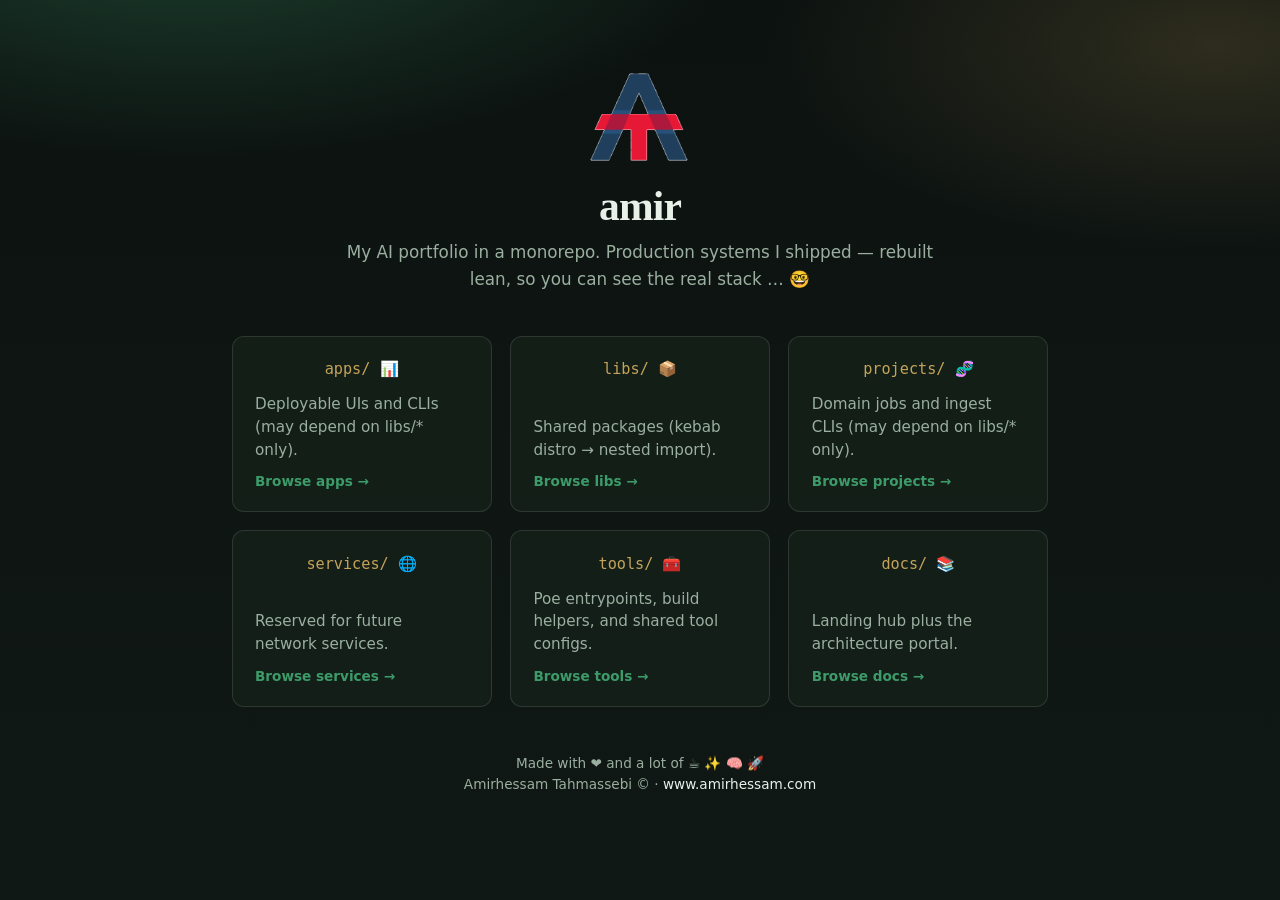
==== docs/landing/index.html @ 18f92cce "Setup monorepo + rag ..." ====
<!DOCTYPE html>
<html lang="en">
  <head>
    <meta charset="utf-8" />
    <meta name="viewport" content="width=device-width, initial-scale=1" />
    <title>amir — AI Portfolio Docs</title>
    <meta
      name="description"
      content="My AI portfolio in a monorepo — production systems I shipped, rebuilt lean so you can see the real stack."
    />
    <link rel="stylesheet" href="./css/landing.css" />
    <link rel="icon" type="image/png" href="./img/logo_color_clear.png" />
    <link rel="apple-touch-icon" href="./img/logo_color_clear.png" />
  </head>
  <body>
    <main>
      <header class="brand">
        <img
          class="mark"
          src="./img/logo_color_clear.png"
          alt="amir logo"
          width="104"
          height="104"
        />
        <h1>amir</h1>
        <p>
          My AI portfolio in a monorepo. Production systems I shipped — rebuilt lean, so you can see
          the real stack … 🤓
        </p>
      </header>

      <section class="cards" aria-label="Monorepo topology">
        <a class="card" href="./apps/index.html">
          <p class="path">apps/ 📊</p>
          <p>Deployable UIs and CLIs (may depend on libs/* only).</p>
          <span>Browse apps →</span>
        </a>

        <a class="card" href="./libs/index.html">
          <p class="path">libs/ 📦</p>
          <p>Shared packages (kebab distro → nested import).</p>
          <span>Browse libs →</span>
        </a>

        <a class="card" href="./projects/index.html">
          <p class="path">projects/ 🧬</p>
          <p>Domain jobs and ingest CLIs (may depend on libs/* only).</p>
          <span>Browse projects →</span>
        </a>

        <a class="card" href="./services/index.html">
          <p class="path">services/ 🌐</p>
          <p>Reserved for future network services.</p>
          <span>Browse services →</span>
        </a>

        <a class="card" href="./tools/index.html">
          <p class="path">tools/ 🧰</p>
          <p>Poe entrypoints, build helpers, and shared tool configs.</p>
          <span>Browse tools →</span>
        </a>

        <a class="card" href="./docs/index.html">
          <p class="path">docs/ 📚</p>
          <p>Landing hub plus the architecture portal.</p>
          <span>Browse docs →</span>
        </a>
      </section>

      <footer>
        <p>Made with ❤️ and a lot of ☕️ ✨ 🧠 🚀</p>
        <p>
          Amirhessam Tahmassebi © ·
          <a href="https://www.amirhessam.com">www.amirhessam.com</a>
        </p>
      </footer>
    </main>
  </body>
</html>
---- docs/landing/css/landing.css ----
:root {
  --bg: #0c1210;
  --surface: #152019;
  --text: #e8f0ea;
  --muted: #9aafa0;
  --accent: #3d9b6a;
  --accent-2: #c4a35a;
  --border: rgba(232, 240, 234, 0.12);
}

* {
  box-sizing: border-box;
}

body {
  margin: 0;
  min-height: 100vh;
  font-family: "Iowan Old Style", "Palatino Linotype", Palatino, Georgia, serif;
  color: var(--text);
  background:
    radial-gradient(ellipse 80% 50% at 15% -10%, rgba(61, 155, 106, 0.35), transparent 55%),
    radial-gradient(ellipse 70% 45% at 95% 5%, rgba(196, 163, 90, 0.18), transparent 50%),
    linear-gradient(180deg, #0c1210 0%, #101816 100%);
}

main {
  width: min(980px, calc(100% - 2.5rem));
  margin: 0 auto;
  padding: 4.5rem 0 3rem;
}

.brand {
  text-align: center;
  margin-bottom: 2.75rem;
}

.brand .mark {
  display: block;
  width: clamp(4.5rem, 12vw, 6.5rem);
  height: auto;
  margin: 0 auto 1rem;
}

.brand h1 {
  margin: 0 0 0.6rem;
  font-size: clamp(1.9rem, 4vw, 2.6rem);
  letter-spacing: -0.02em;
  font-weight: 700;
}

.brand p {
  margin: 0 auto;
  max-width: 38rem;
  color: var(--muted);
  line-height: 1.55;
  font-family: "Segoe UI", system-ui, -apple-system, sans-serif;
  font-size: 1.05rem;
}

.crumb {
  display: flex;
  justify-content: center;
  gap: 0.45rem;
  margin: 0 0 1.25rem;
  font-family: "Segoe UI", system-ui, -apple-system, sans-serif;
  font-size: 0.9rem;
  color: var(--muted);
}

.crumb a {
  color: var(--accent);
  text-decoration: none;
}

.crumb a:hover {
  text-decoration: underline;
}

.section-head {
  text-align: center;
  margin-bottom: 1.75rem;
  font-family: "Segoe UI", system-ui, -apple-system, sans-serif;
}

.section-head h2 {
  margin: 0 0 0.4rem;
  font-size: clamp(1.35rem, 3vw, 1.75rem);
  font-family: ui-monospace, "SF Mono", Menlo, Consolas, monospace;
  color: var(--accent-2);
  letter-spacing: 0.02em;
}

.section-head p {
  margin: 0 auto;
  max-width: 34rem;
  color: var(--muted);
  line-height: 1.5;
  font-size: 0.98rem;
}

.cards {
  display: flex;
  flex-wrap: wrap;
  justify-content: center;
  gap: 1.15rem;
}

.card {
  display: flex;
  flex-direction: column;
  flex: 0 1 260px;
  width: 260px;
  gap: 0.75rem;
  padding: 1.35rem 1.4rem;
  background: color-mix(in srgb, var(--surface) 90%, transparent);
  border: 1px solid var(--border);
  border-radius: 12px;
  text-decoration: none;
  color: inherit;
  transition: border-color 0.2s ease, transform 0.2s ease;
  font-family: "Segoe UI", system-ui, -apple-system, sans-serif;
}

.card:hover {
  border-color: color-mix(in srgb, var(--accent) 70%, white);
  transform: translateY(-2px);
}

.card h2,
.card h3 {
  margin: 0;
  font-size: 1.12rem;
  text-align: center;
  font-family: "Iowan Old Style", Palatino, Georgia, serif;
}

.card .path {
  margin: 0;
  text-align: center;
  font-family: ui-monospace, "SF Mono", Menlo, Consolas, monospace;
  font-size: 0.95rem;
  color: var(--accent-2);
}

.card p {
  margin: 0;
  flex: 1;
  color: var(--muted);
  font-size: 0.95rem;
  line-height: 1.5;
}

.card span {
  font-size: 0.85rem;
  font-weight: 600;
  color: var(--accent);
}

.empty {
  margin: 0 auto;
  padding: 1.15rem 1.25rem;
  border: 1px dashed var(--border);
  border-radius: 12px;
  color: var(--muted);
  font-size: 0.95rem;
  line-height: 1.5;
  max-width: 36rem;
  text-align: center;
  font-family: "Segoe UI", system-ui, -apple-system, sans-serif;
}

footer {
  margin-top: 3rem;
  text-align: center;
  color: var(--muted);
  font-size: 0.85rem;
  font-family: "Segoe UI", system-ui, -apple-system, sans-serif;
}

footer p {
  margin: 0.35rem 0;
}

footer a {
  color: var(--text);
  text-decoration: none;
}

footer a:hover {
  color: var(--accent);
  text-decoration: underline;
}
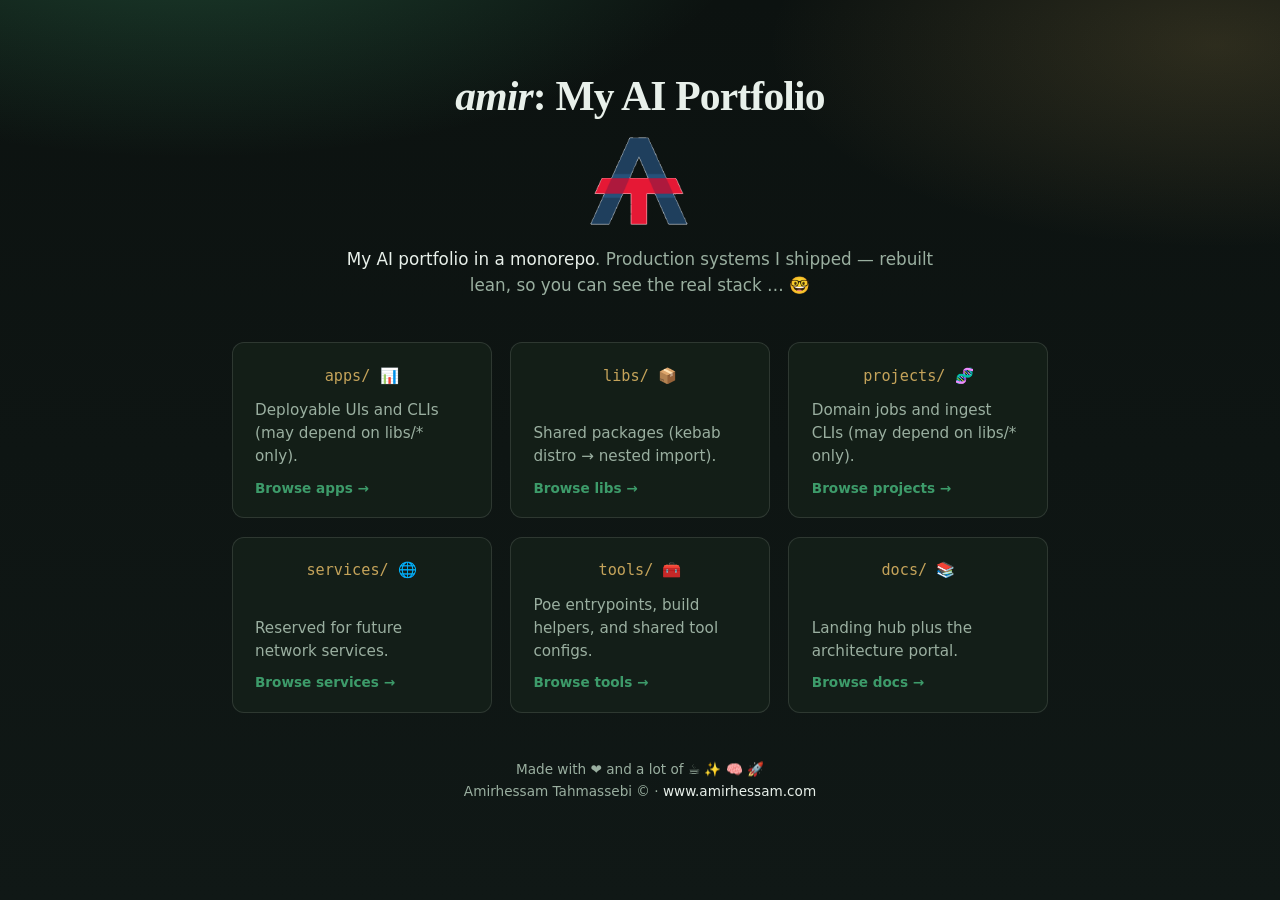
==== commit 2b658699: "Add github link to docs ..." ====
--- a/docs/landing/index.html
+++ b/docs/landing/index.html
@@ -3,7 +3,7 @@
   <head>
     <meta charset="utf-8" />
     <meta name="viewport" content="width=device-width, initial-scale=1" />
-    <title>amir — AI Portfolio Docs</title>
+    <title>amir: My AI Portfolio</title>
     <meta
       name="description"
       content="My AI portfolio in a monorepo — production systems I shipped, rebuilt lean so you can see the real stack."
@@ -15,6 +15,7 @@
   <body>
     <main>
       <header class="brand">
+        <h1><em>amir</em>: My AI Portfolio</h1>
         <img
           class="mark"
           src="./img/logo_color_clear.png"
@@ -22,10 +23,9 @@
           width="104"
           height="104"
         />
-        <h1>amir</h1>
         <p>
-          My AI portfolio in a monorepo. Production systems I shipped — rebuilt lean, so you can see
-          the real stack … 🤓
+          <a href="https://github.com/amirhessam88/amir">My AI portfolio in a monorepo</a>.
+          Production systems I shipped — rebuilt lean, so you can see the real stack … 🤓
         </p>
       </header>
 
--- a/docs/landing/css/landing.css
+++ b/docs/landing/css/landing.css
@@ -42,7 +42,7 @@
 }
 
 .brand h1 {
-  margin: 0 0 0.6rem;
+  margin: 0 0 1rem;
   font-size: clamp(1.9rem, 4vw, 2.6rem);
   letter-spacing: -0.02em;
   font-weight: 700;
@@ -55,6 +55,16 @@
   line-height: 1.55;
   font-family: "Segoe UI", system-ui, -apple-system, sans-serif;
   font-size: 1.05rem;
+}
+
+.brand p a {
+  color: var(--text);
+  text-decoration: none;
+}
+
+.brand p a:hover {
+  color: var(--accent);
+  text-decoration: underline;
 }
 
 .crumb {
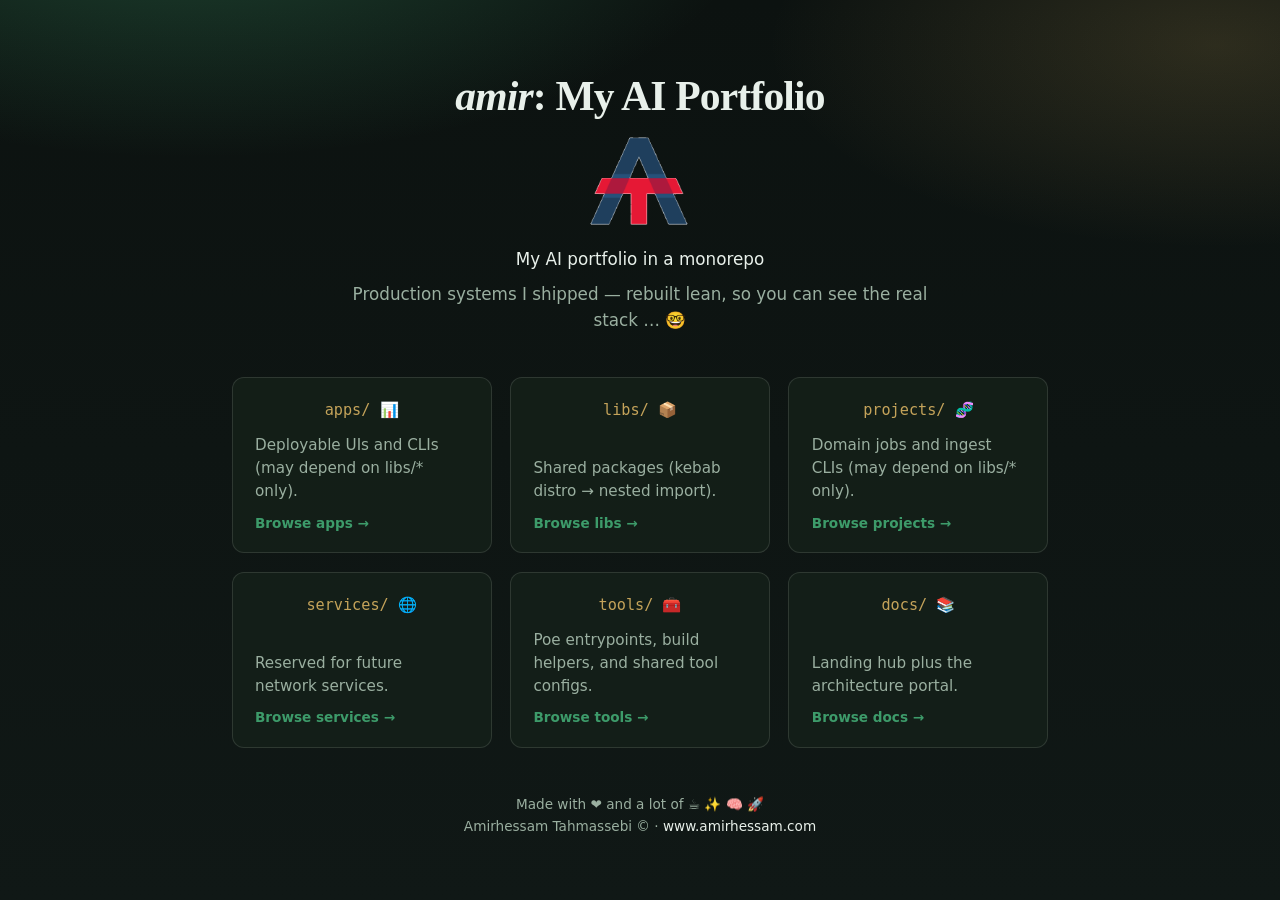
==== commit d0c495eb: "Abstract rag backends ..." ====
--- a/docs/landing/index.html
+++ b/docs/landing/index.html
@@ -24,7 +24,9 @@
           height="104"
         />
         <p>
-          <a href="https://github.com/amirhessam88/amir">My AI portfolio in a monorepo</a>.
+          <a href="https://github.com/amirhessam88/amir">My AI portfolio in a monorepo</a>
+        </p>
+        <p>
           Production systems I shipped — rebuilt lean, so you can see the real stack … 🤓
         </p>
       </header>
--- a/docs/landing/css/landing.css
+++ b/docs/landing/css/landing.css
@@ -55,6 +55,10 @@
   line-height: 1.55;
   font-family: "Segoe UI", system-ui, -apple-system, sans-serif;
   font-size: 1.05rem;
+}
+
+.brand p + p {
+  margin-top: 0.55rem;
 }
 
 .brand p a {
